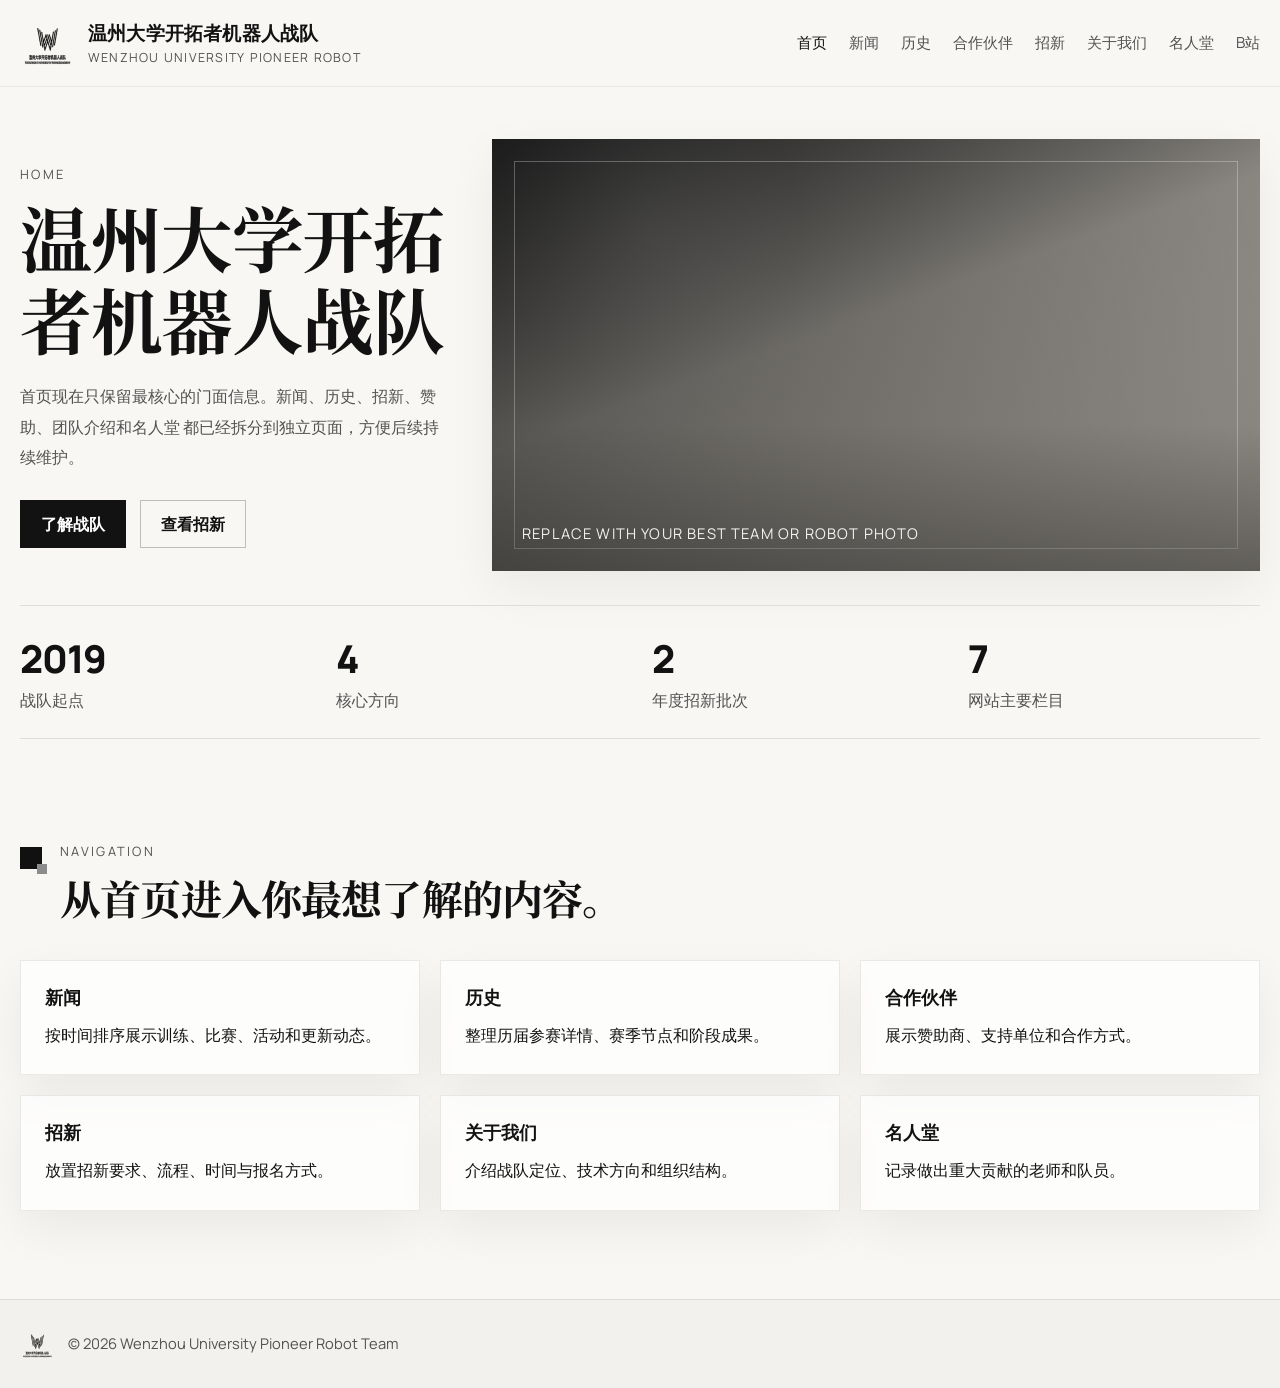
==== index.html @ 63376fa6 "Initial website" ====
<!DOCTYPE html>
<html lang="zh-CN">
  <head>
    <meta charset="UTF-8" />
    <meta name="viewport" content="width=device-width, initial-scale=1.0" />
    <title>首页 | 温州大学开拓者机器人战队</title>
    <meta
      name="description"
      content="温州大学开拓者机器人战队官网首页，展示战队概览与各栏目入口。"
    />
    <link rel="preconnect" href="https://fonts.googleapis.com" />
    <link rel="preconnect" href="https://fonts.gstatic.com" crossorigin />
    <link
      href="https://fonts.googleapis.com/css2?family=Manrope:wght@400;500;600;700;800&family=Noto+Serif+SC:wght@600;700&display=swap"
      rel="stylesheet"
    />
    <link rel="icon" type="image/svg+xml" href="assets/logo-mark.svg" />
    <link rel="stylesheet" href="styles.css" />
    <script defer src="script.js"></script>
  </head>
  <body>
    <header class="topbar">
      <div class="shell topbar-inner">
        <a class="brand" href="index.html" aria-label="温州大学开拓者机器人战队">
          <img src="assets/logo-mark.svg" alt="" width="54" height="54" />
          <span class="brand-text">
            <strong>温州大学开拓者机器人战队</strong>
            <small>WENZHOU UNIVERSITY PIONEER ROBOT</small>
          </span>
        </a>

        <button class="menu-toggle" type="button" aria-expanded="false" aria-controls="site-nav">
          Menu
        </button>

        <nav id="site-nav" class="site-nav" aria-label="主导航">
          <a href="index.html" aria-current="page">首页</a>
          <a href="news.html">新闻</a>
          <a href="history.html">历史</a>
          <a href="partners.html">合作伙伴</a>
          <a href="join.html">招新</a>
          <a href="about.html">关于我们</a>
          <a href="hall-of-fame.html">名人堂</a>
          <a href="https://space.bilibili.com/3546788659202515" target="_blank" rel="noreferrer">B站</a>
        </nav>
      </div>
    </header>

    <main>
      <section class="hero">
        <div class="shell hero-layout">
          <div class="hero-copy reveal">
            <p class="hero-kicker">Home</p>
            <h1>温州大学开拓者机器人战队</h1>
            <p class="hero-text">
              首页现在只保留最核心的门面信息。新闻、历史、招新、赞助、团队介绍和名人堂
              都已经拆分到独立页面，方便后续持续维护。
            </p>
            <div class="hero-actions">
              <a class="link-button link-button-dark" href="about.html">了解战队</a>
              <a class="link-button" href="join.html">查看招新</a>
            </div>
          </div>

          <div class="hero-visual reveal" aria-label="首页主视觉占位图">
            <div class="hero-image">
              <div class="hero-overlay">
                <span>Replace with your best team or robot photo</span>
              </div>
            </div>
          </div>
        </div>
      </section>

      <section class="stat-band">
        <div class="shell stat-grid reveal">
          <article>
            <strong data-count="2019">2019</strong>
            <span>战队起点</span>
          </article>
          <article>
            <strong data-count="4">4</strong>
            <span>核心方向</span>
          </article>
          <article>
            <strong data-count="2">2</strong>
            <span>年度招新批次</span>
          </article>
          <article>
            <strong data-count="7">7</strong>
            <span>网站主要栏目</span>
          </article>
        </div>
      </section>

      <section class="section">
        <div class="shell">
          <div class="section-heading reveal">
            <span class="section-mark" aria-hidden="true"></span>
            <div>
              <p class="section-label">Navigation</p>
              <h2>从首页进入你最想了解的内容。</h2>
            </div>
          </div>

          <div class="link-card-grid">
            <a class="link-card reveal" href="news.html">
              <h3>新闻</h3>
              <p>按时间排序展示训练、比赛、活动和更新动态。</p>
            </a>
            <a class="link-card reveal" href="history.html">
              <h3>历史</h3>
              <p>整理历届参赛详情、赛季节点和阶段成果。</p>
            </a>
            <a class="link-card reveal" href="partners.html">
              <h3>合作伙伴</h3>
              <p>展示赞助商、支持单位和合作方式。</p>
            </a>
            <a class="link-card reveal" href="join.html">
              <h3>招新</h3>
              <p>放置招新要求、流程、时间与报名方式。</p>
            </a>
            <a class="link-card reveal" href="about.html">
              <h3>关于我们</h3>
              <p>介绍战队定位、技术方向和组织结构。</p>
            </a>
            <a class="link-card reveal" href="hall-of-fame.html">
              <h3>名人堂</h3>
              <p>记录做出重大贡献的老师和队员。</p>
            </a>
          </div>
        </div>
      </section>
    </main>

    <footer class="footer">
      <div class="shell footer-inner">
        <img src="assets/logo-mark.svg" alt="" width="34" height="34" />
        <p>© 2026 Wenzhou University Pioneer Robot Team</p>
      </div>
    </footer>
  </body>
</html>
---- styles.css ----
:root {
  --bg: #f8f7f4;
  --surface: #ffffff;
  --surface-soft: #f1efeb;
  --ink: #121212;
  --ink-soft: #525252;
  --line: #dddddd;
  --line-strong: #bdbdbd;
  --shadow: 0 18px 48px rgba(0, 0, 0, 0.06);
  --max-width: 1240px;
  --max-width-narrow: 920px;
}

* {
  box-sizing: border-box;
}

html {
  scroll-behavior: smooth;
}

body {
  margin: 0;
  color: var(--ink);
  font-family: "Manrope", "PingFang SC", "Microsoft YaHei", sans-serif;
  background: var(--bg);
}

img {
  display: block;
  max-width: 100%;
}

a {
  color: inherit;
  text-decoration: none;
}

p,
li {
  line-height: 1.9;
}

ul,
ol {
  margin: 0;
  padding-left: 1.15rem;
}

.shell {
  width: min(calc(100% - 40px), var(--max-width));
  margin: 0 auto;
}

.shell-narrow,
.section-narrow {
  width: min(100%, var(--max-width-narrow));
}

.topbar {
  position: sticky;
  top: 0;
  z-index: 20;
  background: rgba(248, 247, 244, 0.94);
  border-bottom: 1px solid rgba(0, 0, 0, 0.06);
  backdrop-filter: blur(12px);
}

.topbar-inner {
  display: flex;
  align-items: center;
  justify-content: space-between;
  min-height: 86px;
  gap: 28px;
}

.brand {
  display: inline-flex;
  align-items: center;
  gap: 14px;
}

.brand-text strong {
  display: block;
  font-size: 1.2rem;
  font-weight: 800;
  letter-spacing: 0.01em;
}

.brand-text small {
  display: block;
  margin-top: 2px;
  color: var(--ink-soft);
  font-size: 0.78rem;
  letter-spacing: 0.1em;
}

.site-nav {
  display: flex;
  align-items: center;
  gap: 22px;
  font-size: 0.95rem;
  color: var(--ink-soft);
}

.site-nav a {
  transition: color 0.2s ease;
}

.site-nav a[aria-current="page"],
.site-nav a:hover,
.site-nav a:focus-visible {
  color: var(--ink);
}

.menu-toggle {
  display: none;
  border: 1px solid var(--line);
  background: var(--surface);
  color: var(--ink);
  border-radius: 999px;
  padding: 10px 16px;
  font: inherit;
  font-weight: 700;
}

.hero,
.page-hero {
  padding: 52px 0 34px;
}

.hero-layout {
  display: grid;
  grid-template-columns: minmax(320px, 430px) minmax(0, 1fr);
  gap: 42px;
  align-items: center;
}

.hero-copy,
.page-intro {
  padding: 8px 0;
}

.hero-kicker,
.section-label,
.page-kicker {
  margin: 0 0 10px;
  color: var(--ink-soft);
  font-size: 0.8rem;
  letter-spacing: 0.18em;
  text-transform: uppercase;
}

.hero h1,
.section-heading h2,
.page-title {
  margin: 0;
  font-family: "Noto Serif SC", serif;
  font-weight: 700;
  letter-spacing: -0.02em;
}

.hero h1 {
  font-size: clamp(2.4rem, 5.6vw, 4.8rem);
  line-height: 1.14;
}

.page-title {
  font-size: clamp(2rem, 4.6vw, 3.8rem);
  line-height: 1.22;
}

.hero-text,
.page-summary,
.lead,
.content-block p,
.timeline-item p,
.contact-grid p,
.project-copy p,
.news-item p,
.history-card p,
.partner-card p,
.hall-card p,
.info-panel p {
  color: var(--ink-soft);
}

.hero-text,
.page-summary {
  margin: 22px 0 0;
  max-width: 48ch;
}

.hero-actions,
.page-actions {
  display: flex;
  flex-wrap: wrap;
  gap: 14px;
  margin-top: 28px;
}

.link-button {
  display: inline-flex;
  align-items: center;
  justify-content: center;
  min-height: 48px;
  padding: 0 20px;
  border: 1px solid var(--line-strong);
  background: transparent;
  font-weight: 700;
  transition: background 0.2s ease, color 0.2s ease, border-color 0.2s ease;
}

.link-button:hover,
.link-button:focus-visible {
  border-color: var(--ink);
  color: var(--ink);
}

.link-button-dark {
  background: var(--ink);
  border-color: var(--ink);
  color: #ffffff;
}

.link-button-dark:hover,
.link-button-dark:focus-visible {
  background: #272727;
  border-color: #272727;
  color: #ffffff;
}

.hero-visual {
  min-width: 0;
}

.hero-image,
.page-banner {
  position: relative;
  overflow: hidden;
  box-shadow: var(--shadow);
}

.hero-image {
  aspect-ratio: 16 / 9;
  background:
    linear-gradient(135deg, rgba(16, 16, 16, 0.78), rgba(48, 48, 48, 0.2)),
    radial-gradient(circle at 20% 20%, rgba(255, 255, 255, 0.22), transparent 22%),
    linear-gradient(160deg, #494949 0%, #d1ccc3 44%, #9b978f 100%);
}

.hero-image::before,
.page-banner::before {
  content: "";
  position: absolute;
  inset: 22px;
  border: 1px solid rgba(255, 255, 255, 0.28);
}

.hero-image::after,
.page-banner::after {
  content: "";
  position: absolute;
  inset: auto 0 0 0;
  height: 34%;
  background: linear-gradient(180deg, transparent, rgba(0, 0, 0, 0.28));
}

.hero-overlay,
.banner-note {
  position: absolute;
  left: 30px;
  right: 30px;
  bottom: 28px;
  z-index: 1;
  color: rgba(255, 255, 255, 0.92);
  font-size: 0.92rem;
  letter-spacing: 0.08em;
  text-transform: uppercase;
}

.page-banner {
  aspect-ratio: 21 / 8;
  background:
    linear-gradient(140deg, rgba(14, 14, 14, 0.78), rgba(14, 14, 14, 0.18)),
    linear-gradient(160deg, #5e5e5e 0%, #d7d1c8 45%, #a7a39c 100%);
  margin-top: 32px;
}

.stat-band {
  padding-bottom: 12px;
}

.stat-grid {
  display: grid;
  grid-template-columns: repeat(4, minmax(0, 1fr));
  gap: 24px;
  padding: 26px 0;
  border-top: 1px solid var(--line);
  border-bottom: 1px solid var(--line);
}

.stat-grid article strong {
  display: block;
  margin-bottom: 4px;
  font-size: clamp(1.6rem, 3vw, 2.5rem);
  font-weight: 800;
  letter-spacing: -0.03em;
}

.stat-grid article span {
  color: var(--ink-soft);
}

.section {
  padding: 88px 0;
}

.section-soft {
  background: linear-gradient(180deg, #f3f1ed 0%, #f8f7f4 100%);
}

.section-heading {
  display: flex;
  align-items: flex-start;
  gap: 18px;
  margin-bottom: 36px;
}

.section-heading h2 {
  font-size: clamp(1.9rem, 3.2vw, 3.15rem);
  line-height: 1.24;
}

.section-mark {
  position: relative;
  flex: 0 0 22px;
  width: 22px;
  height: 22px;
  margin-top: 8px;
  background: #111111;
}

.section-mark::after {
  content: "";
  position: absolute;
  width: 10px;
  height: 10px;
  right: -5px;
  bottom: -5px;
  background: #8c8c8c;
}

.content-block {
  padding-left: 40px;
  border-left: 1px solid var(--line);
}

.lead {
  margin: 0;
  font-size: 1.05rem;
}

.two-column-list,
.simple-grid,
.contact-grid,
.info-grid {
  display: grid;
  grid-template-columns: repeat(2, minmax(0, 1fr));
  gap: 28px;
  margin-top: 28px;
}

.two-column-list h3,
.simple-grid h3,
.project-copy h3,
.timeline-item h3,
.contact-grid h3,
.news-item h3,
.history-card h3,
.partner-card h3,
.hall-card h3,
.info-panel h3,
.link-card h3 {
  margin: 0 0 10px;
  font-size: 1.12rem;
}

.link-card-grid {
  display: grid;
  grid-template-columns: repeat(3, minmax(0, 1fr));
  gap: 20px;
}

.link-card,
.history-card,
.partner-card,
.hall-card,
.info-panel {
  display: block;
  padding: 24px;
  background: rgba(255, 255, 255, 0.72);
  border: 1px solid rgba(0, 0, 0, 0.08);
  box-shadow: var(--shadow);
}

.link-card p,
.history-card p,
.partner-card p,
.hall-card p,
.info-panel p,
.news-item p {
  margin: 0;
}

.link-card:hover,
.link-card:focus-visible {
  border-color: var(--line-strong);
}

.news-list,
.timeline {
  border-top: 1px solid var(--line);
}

.news-item,
.timeline-item {
  display: grid;
  grid-template-columns: 120px 1fr;
  gap: 28px;
  padding: 24px 0;
  border-bottom: 1px solid var(--line);
}

.news-date,
.timeline-year,
.project-index,
.hall-role {
  color: var(--ink-soft);
  font-weight: 800;
  letter-spacing: 0.08em;
}

.project-list {
  display: grid;
  gap: 0;
  border-top: 1px solid var(--line);
}

.project-item {
  display: grid;
  grid-template-columns: 72px 1fr;
  gap: 22px;
  padding: 28px 0;
  border-bottom: 1px solid var(--line);
}

.card-grid-three {
  display: grid;
  grid-template-columns: repeat(3, minmax(0, 1fr));
  gap: 20px;
}

.hall-card strong,
.partner-card strong {
  display: block;
  margin-bottom: 8px;
}

.footer {
  border-top: 1px solid var(--line);
  background: #f3f1ed;
}

.footer-inner {
  display: flex;
  align-items: center;
  gap: 14px;
  min-height: 88px;
  color: var(--ink-soft);
  font-size: 0.92rem;
}

.reveal {
  opacity: 0;
  transform: translateY(24px);
  transition: opacity 0.55s ease, transform 0.55s ease;
}

.reveal.is-visible {
  opacity: 1;
  transform: translateY(0);
}

@media (max-width: 980px) {
  .hero-layout,
  .stat-grid,
  .two-column-list,
  .simple-grid,
  .contact-grid,
  .info-grid,
  .link-card-grid,
  .card-grid-three {
    grid-template-columns: 1fr;
  }
}

@media (max-width: 760px) {
  .shell {
    width: min(calc(100% - 24px), var(--max-width));
  }

  .topbar-inner {
    min-height: 74px;
    flex-wrap: wrap;
    gap: 16px;
    padding: 10px 0;
  }

  .brand img {
    width: 46px;
    height: 46px;
  }

  .brand-text strong {
    font-size: 1rem;
  }

  .brand-text small {
    font-size: 0.7rem;
    letter-spacing: 0.07em;
  }

  .menu-toggle {
    display: inline-flex;
    margin-left: auto;
  }

  .site-nav {
    display: none;
    width: 100%;
    flex-direction: column;
    align-items: flex-start;
    gap: 14px;
    padding: 12px 0 4px;
    border-top: 1px solid var(--line);
  }

  .site-nav.is-open {
    display: flex;
  }

  .hero,
  .page-hero,
  .section {
    padding: 56px 0;
  }

  .content-block {
    padding-left: 18px;
  }

  .section-heading {
    gap: 14px;
    margin-bottom: 24px;
  }

  .section-heading h2 {
    font-size: clamp(1.7rem, 8vw, 2.4rem);
  }

  .hero-actions,
  .page-actions {
    width: 100%;
  }

  .link-button {
    width: 100%;
  }

  .news-item,
  .timeline-item,
  .project-item {
    grid-template-columns: 1fr;
    gap: 10px;
  }
}
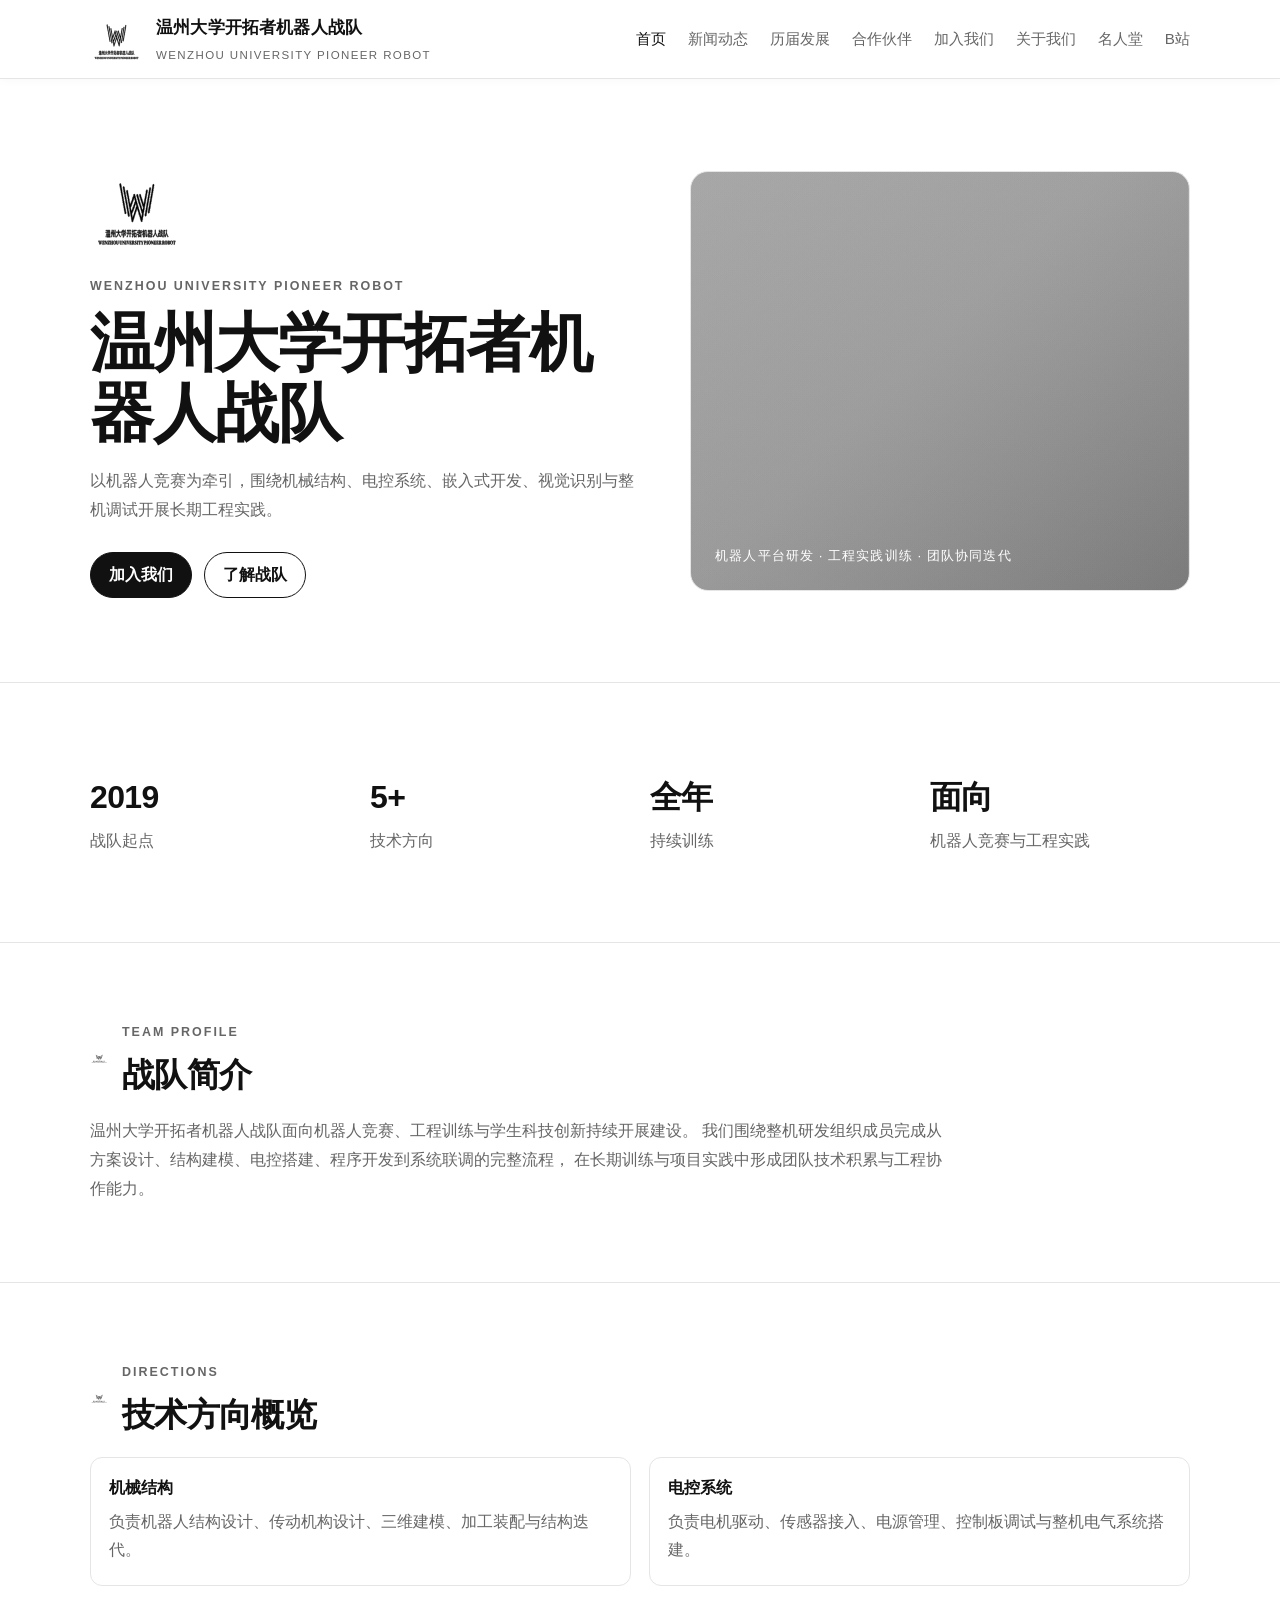
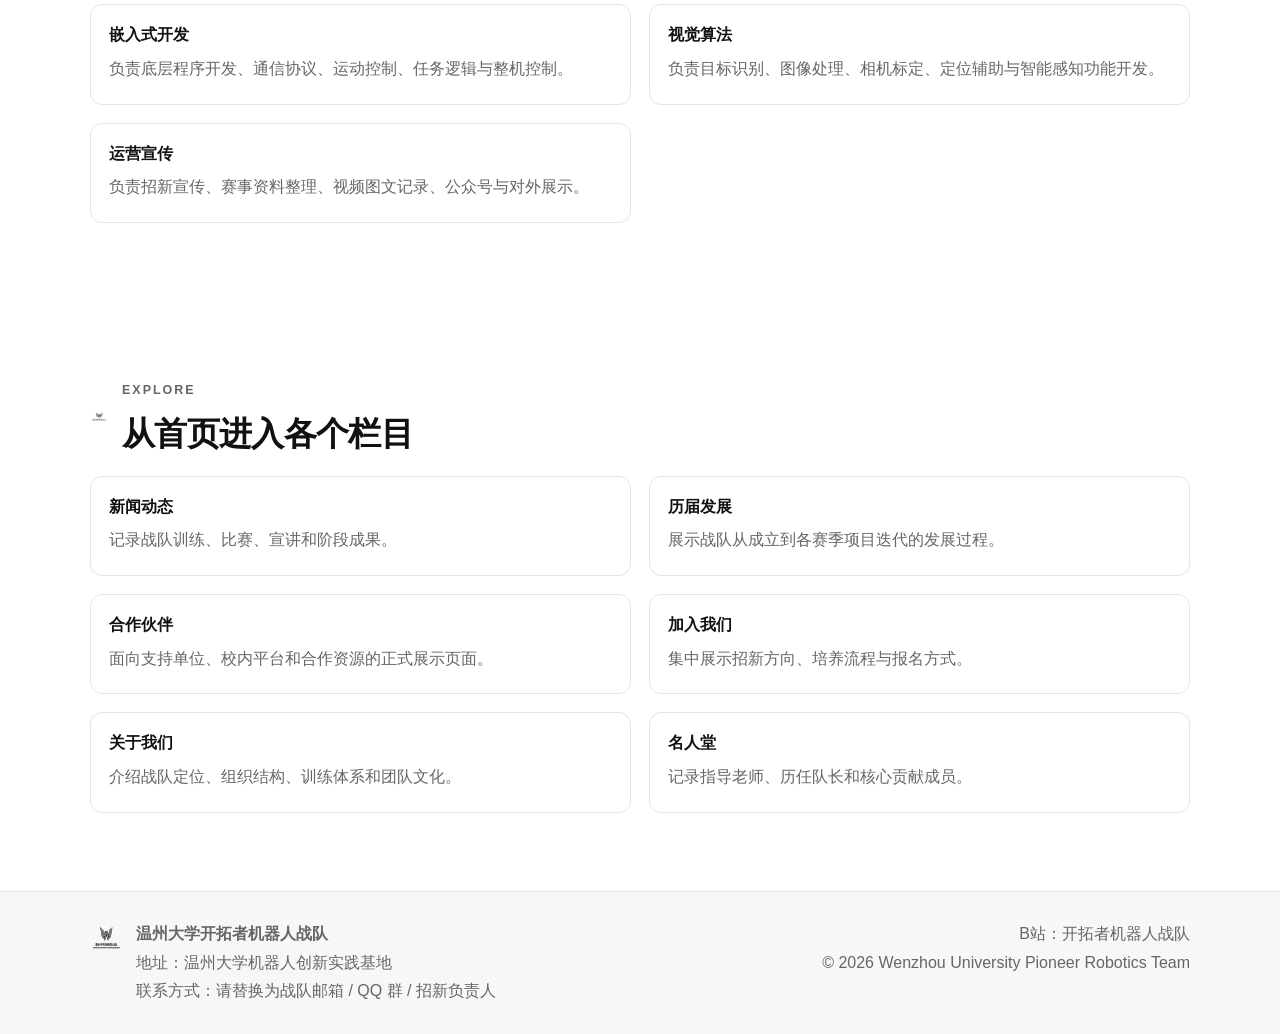
==== commit 2ca1d208: "Initial website" ====
--- a/index.html
+++ b/index.html
@@ -6,24 +6,18 @@
     <title>首页 | 温州大学开拓者机器人战队</title>
     <meta
       name="description"
-      content="温州大学开拓者机器人战队官网首页，展示战队概览与各栏目入口。"
-    />
-    <link rel="preconnect" href="https://fonts.googleapis.com" />
-    <link rel="preconnect" href="https://fonts.gstatic.com" crossorigin />
-    <link
-      href="https://fonts.googleapis.com/css2?family=Manrope:wght@400;500;600;700;800&family=Noto+Serif+SC:wght@600;700&display=swap"
-      rel="stylesheet"
+      content="温州大学开拓者机器人战队官网首页，展示战队概览、技术方向、栏目入口与品牌信息。"
     />
     <link rel="icon" type="image/svg+xml" href="assets/logo-mark.svg" />
     <link rel="stylesheet" href="styles.css" />
     <script defer src="script.js"></script>
   </head>
   <body>
-    <header class="topbar">
-      <div class="shell topbar-inner">
-        <a class="brand" href="index.html" aria-label="温州大学开拓者机器人战队">
-          <img src="assets/logo-mark.svg" alt="" width="54" height="54" />
-          <span class="brand-text">
+    <header class="site-header">
+      <div class="container header-inner">
+        <a class="brand-lockup" href="index.html" aria-label="温州大学开拓者机器人战队">
+          <img class="brand-logo" src="assets/logo-mark.svg" alt="" width="52" height="52" />
+          <span class="brand-copy">
             <strong>温州大学开拓者机器人战队</strong>
             <small>WENZHOU UNIVERSITY PIONEER ROBOT</small>
           </span>
@@ -35,10 +29,10 @@
 
         <nav id="site-nav" class="site-nav" aria-label="主导航">
           <a href="index.html" aria-current="page">首页</a>
-          <a href="news.html">新闻</a>
-          <a href="history.html">历史</a>
+          <a href="news.html">新闻动态</a>
+          <a href="history.html">历届发展</a>
           <a href="partners.html">合作伙伴</a>
-          <a href="join.html">招新</a>
+          <a href="join.html">加入我们</a>
           <a href="about.html">关于我们</a>
           <a href="hall-of-fame.html">名人堂</a>
           <a href="https://space.bilibili.com/3546788659202515" target="_blank" rel="noreferrer">B站</a>
@@ -47,96 +41,160 @@
     </header>
 
     <main>
-      <section class="hero">
-        <div class="shell hero-layout">
+      <section class="hero section">
+        <div class="container hero-grid">
           <div class="hero-copy reveal">
-            <p class="hero-kicker">Home</p>
+            <div class="hero-brand">
+              <img src="assets/logo-mark.svg" alt="" width="92" height="92" />
+            </div>
+            <p class="eyebrow">WENZHOU UNIVERSITY PIONEER ROBOT</p>
             <h1>温州大学开拓者机器人战队</h1>
-            <p class="hero-text">
-              首页现在只保留最核心的门面信息。新闻、历史、招新、赞助、团队介绍和名人堂
-              都已经拆分到独立页面，方便后续持续维护。
+            <p class="hero-summary">
+              以机器人竞赛为牵引，围绕机械结构、电控系统、嵌入式开发、视觉识别与整机调试开展长期工程实践。
             </p>
-            <div class="hero-actions">
-              <a class="link-button link-button-dark" href="about.html">了解战队</a>
-              <a class="link-button" href="join.html">查看招新</a>
-            </div>
-          </div>
-
-          <div class="hero-visual reveal" aria-label="首页主视觉占位图">
-            <div class="hero-image">
-              <div class="hero-overlay">
-                <span>Replace with your best team or robot photo</span>
+            <div class="button-row">
+              <a class="button button-primary" href="join.html">加入我们</a>
+              <a class="button button-secondary" href="about.html">了解战队</a>
+            </div>
+          </div>
+
+          <div class="hero-visual reveal">
+            <div class="hero-photo media-robot">
+              <div class="hero-photo-caption">
+                机器人平台研发 · 工程实践训练 · 团队协同迭代
               </div>
             </div>
           </div>
         </div>
       </section>
 
-      <section class="stat-band">
-        <div class="shell stat-grid reveal">
-          <article>
-            <strong data-count="2019">2019</strong>
+      <section class="section section-divider">
+        <div class="container stats-grid reveal">
+          <article class="stat-item">
+            <strong>2019</strong>
             <span>战队起点</span>
           </article>
-          <article>
-            <strong data-count="4">4</strong>
-            <span>核心方向</span>
-          </article>
-          <article>
-            <strong data-count="2">2</strong>
-            <span>年度招新批次</span>
-          </article>
-          <article>
-            <strong data-count="7">7</strong>
-            <span>网站主要栏目</span>
-          </article>
+          <article class="stat-item">
+            <strong>5+</strong>
+            <span>技术方向</span>
+          </article>
+          <article class="stat-item">
+            <strong>全年</strong>
+            <span>持续训练</span>
+          </article>
+          <article class="stat-item">
+            <strong>面向</strong>
+            <span>机器人竞赛与工程实践</span>
+          </article>
+        </div>
+      </section>
+
+      <section class="section section-divider">
+        <div class="container">
+          <div class="section-head reveal">
+            <span class="brand-mark" aria-hidden="true"></span>
+            <div>
+              <p class="section-eyebrow">Team Profile</p>
+              <h2 class="section-title">战队简介</h2>
+            </div>
+          </div>
+          <div class="intro-block reveal">
+            <p>
+              温州大学开拓者机器人战队面向机器人竞赛、工程训练与学生科技创新持续开展建设。
+              我们围绕整机研发组织成员完成从方案设计、结构建模、电控搭建、程序开发到系统联调的完整流程，
+              在长期训练与项目实践中形成团队技术积累与工程协作能力。
+            </p>
+          </div>
+        </div>
+      </section>
+
+      <section class="section section-divider">
+        <div class="container">
+          <div class="section-head reveal">
+            <span class="brand-mark" aria-hidden="true"></span>
+            <div>
+              <p class="section-eyebrow">Directions</p>
+              <h2 class="section-title">技术方向概览</h2>
+            </div>
+          </div>
+          <div class="simple-grid direction-grid">
+            <article class="simple-panel reveal">
+              <h3>机械结构</h3>
+              <p>负责机器人结构设计、传动机构设计、三维建模、加工装配与结构迭代。</p>
+            </article>
+            <article class="simple-panel reveal">
+              <h3>电控系统</h3>
+              <p>负责电机驱动、传感器接入、电源管理、控制板调试与整机电气系统搭建。</p>
+            </article>
+            <article class="simple-panel reveal">
+              <h3>嵌入式开发</h3>
+              <p>负责底层程序开发、通信协议、运动控制、任务逻辑与整机控制。</p>
+            </article>
+            <article class="simple-panel reveal">
+              <h3>视觉算法</h3>
+              <p>负责目标识别、图像处理、相机标定、定位辅助与智能感知功能开发。</p>
+            </article>
+            <article class="simple-panel reveal">
+              <h3>运营宣传</h3>
+              <p>负责招新宣传、赛事资料整理、视频图文记录、公众号与对外展示。</p>
+            </article>
+          </div>
         </div>
       </section>
 
       <section class="section">
-        <div class="shell">
-          <div class="section-heading reveal">
-            <span class="section-mark" aria-hidden="true"></span>
+        <div class="container">
+          <div class="section-head reveal">
+            <span class="brand-mark" aria-hidden="true"></span>
             <div>
-              <p class="section-label">Navigation</p>
-              <h2>从首页进入你最想了解的内容。</h2>
-            </div>
-          </div>
-
-          <div class="link-card-grid">
-            <a class="link-card reveal" href="news.html">
-              <h3>新闻</h3>
-              <p>按时间排序展示训练、比赛、活动和更新动态。</p>
-            </a>
-            <a class="link-card reveal" href="history.html">
-              <h3>历史</h3>
-              <p>整理历届参赛详情、赛季节点和阶段成果。</p>
-            </a>
-            <a class="link-card reveal" href="partners.html">
+              <p class="section-eyebrow">Explore</p>
+              <h2 class="section-title">从首页进入各个栏目</h2>
+            </div>
+          </div>
+          <div class="simple-grid entry-grid">
+            <a class="simple-link reveal" href="news.html">
+              <h3>新闻动态</h3>
+              <p>记录战队训练、比赛、宣讲和阶段成果。</p>
+            </a>
+            <a class="simple-link reveal" href="history.html">
+              <h3>历届发展</h3>
+              <p>展示战队从成立到各赛季项目迭代的发展过程。</p>
+            </a>
+            <a class="simple-link reveal" href="partners.html">
               <h3>合作伙伴</h3>
-              <p>展示赞助商、支持单位和合作方式。</p>
-            </a>
-            <a class="link-card reveal" href="join.html">
-              <h3>招新</h3>
-              <p>放置招新要求、流程、时间与报名方式。</p>
-            </a>
-            <a class="link-card reveal" href="about.html">
+              <p>面向支持单位、校内平台和合作资源的正式展示页面。</p>
+            </a>
+            <a class="simple-link reveal" href="join.html">
+              <h3>加入我们</h3>
+              <p>集中展示招新方向、培养流程与报名方式。</p>
+            </a>
+            <a class="simple-link reveal" href="about.html">
               <h3>关于我们</h3>
-              <p>介绍战队定位、技术方向和组织结构。</p>
-            </a>
-            <a class="link-card reveal" href="hall-of-fame.html">
+              <p>介绍战队定位、组织结构、训练体系和团队文化。</p>
+            </a>
+            <a class="simple-link reveal" href="hall-of-fame.html">
               <h3>名人堂</h3>
-              <p>记录做出重大贡献的老师和队员。</p>
+              <p>记录指导老师、历任队长和核心贡献成员。</p>
             </a>
           </div>
         </div>
       </section>
     </main>
 
-    <footer class="footer">
-      <div class="shell footer-inner">
-        <img src="assets/logo-mark.svg" alt="" width="34" height="34" />
-        <p>© 2026 Wenzhou University Pioneer Robot Team</p>
+    <footer class="site-footer">
+      <div class="container footer-inner">
+        <div class="footer-brand">
+          <img src="assets/logo-mark.svg" alt="" width="32" height="32" />
+          <div>
+            <p class="footer-name">温州大学开拓者机器人战队</p>
+            <p>地址：温州大学机器人创新实践基地</p>
+            <p>联系方式：请替换为战队邮箱 / QQ 群 / 招新负责人</p>
+          </div>
+        </div>
+        <div class="footer-meta">
+          <p>B站：开拓者机器人战队</p>
+          <p>© 2026 Wenzhou University Pioneer Robotics Team</p>
+        </div>
       </div>
     </footer>
   </body>
--- a/styles.css
+++ b/styles.css
@@ -1,14 +1,14 @@
 :root {
-  --bg: #f8f7f4;
-  --surface: #ffffff;
-  --surface-soft: #f1efeb;
-  --ink: #121212;
-  --ink-soft: #525252;
-  --line: #dddddd;
-  --line-strong: #bdbdbd;
-  --shadow: 0 18px 48px rgba(0, 0, 0, 0.06);
-  --max-width: 1240px;
-  --max-width-narrow: 920px;
+  --bg: #ffffff;
+  --bg-soft: #f7f7f7;
+  --text: #111111;
+  --text-muted: #666666;
+  --line: #e5e5e5;
+  --line-strong: #d8d8d8;
+  --panel: #fafafa;
+  --max-width: 1100px;
+  --max-width-narrow: 860px;
+  --radius: 12px;
 }
 
 * {
@@ -21,9 +21,11 @@
 
 body {
   margin: 0;
-  color: var(--ink);
-  font-family: "Manrope", "PingFang SC", "Microsoft YaHei", sans-serif;
   background: var(--bg);
+  color: var(--text);
+  font:
+    16px/1.8 -apple-system, BlinkMacSystemFont, "Segoe UI", "PingFang SC",
+    "Hiragino Sans GB", "Microsoft YaHei", sans-serif;
 }
 
 img {
@@ -37,454 +39,471 @@
 }
 
 p,
-li {
-  line-height: 1.9;
-}
-
-ul,
-ol {
+h1,
+h2,
+h3 {
   margin: 0;
-  padding-left: 1.15rem;
-}
-
-.shell {
+}
+
+.container {
   width: min(calc(100% - 40px), var(--max-width));
   margin: 0 auto;
 }
 
-.shell-narrow,
-.section-narrow {
+.narrow {
   width: min(100%, var(--max-width-narrow));
 }
 
-.topbar {
+.site-header {
   position: sticky;
   top: 0;
-  z-index: 20;
-  background: rgba(248, 247, 244, 0.94);
-  border-bottom: 1px solid rgba(0, 0, 0, 0.06);
-  backdrop-filter: blur(12px);
-}
-
-.topbar-inner {
+  z-index: 40;
+  background: rgba(255, 255, 255, 0.96);
+  border-bottom: 1px solid var(--line);
+  box-shadow: 0 1px 10px rgba(0, 0, 0, 0.03);
+  backdrop-filter: blur(10px);
+}
+
+.header-inner {
   display: flex;
   align-items: center;
   justify-content: space-between;
-  min-height: 86px;
-  gap: 28px;
-}
-
-.brand {
+  gap: 24px;
+  min-height: 78px;
+}
+
+.brand-lockup {
   display: inline-flex;
   align-items: center;
   gap: 14px;
-}
-
-.brand-text strong {
+  min-width: 0;
+}
+
+.brand-logo {
+  flex: 0 0 auto;
+}
+
+.brand-copy strong {
   display: block;
-  font-size: 1.2rem;
-  font-weight: 800;
+  font-size: 1.05rem;
+  font-weight: 700;
   letter-spacing: 0.01em;
 }
 
-.brand-text small {
+.brand-copy small {
   display: block;
   margin-top: 2px;
-  color: var(--ink-soft);
-  font-size: 0.78rem;
-  letter-spacing: 0.1em;
+  color: var(--text-muted);
+  font-size: 0.72rem;
+  letter-spacing: 0.12em;
 }
 
 .site-nav {
   display: flex;
   align-items: center;
   gap: 22px;
+  color: var(--text-muted);
   font-size: 0.95rem;
-  color: var(--ink-soft);
 }
 
 .site-nav a {
-  transition: color 0.2s ease;
-}
-
-.site-nav a[aria-current="page"],
+  transition: color 0.18s ease;
+}
+
 .site-nav a:hover,
-.site-nav a:focus-visible {
-  color: var(--ink);
+.site-nav a:focus-visible,
+.site-nav a[aria-current="page"] {
+  color: var(--text);
 }
 
 .menu-toggle {
   display: none;
-  border: 1px solid var(--line);
-  background: var(--surface);
-  color: var(--ink);
+  border: 1px solid var(--line-strong);
+  background: #fff;
+  color: var(--text);
   border-radius: 999px;
   padding: 10px 16px;
   font: inherit;
+  font-weight: 600;
+}
+
+.section {
+  padding: 78px 0;
+}
+
+.section-divider {
+  border-top: 1px solid var(--line);
+}
+
+.hero {
+  padding-top: 84px;
+  padding-bottom: 84px;
+}
+
+.hero-grid {
+  display: grid;
+  grid-template-columns: minmax(320px, 1.05fr) minmax(280px, 0.95fr);
+  gap: 48px;
+  align-items: center;
+}
+
+.hero-brand {
+  margin-bottom: 20px;
+}
+
+.eyebrow,
+.section-eyebrow {
+  margin-bottom: 12px;
+  color: var(--text-muted);
+  font-size: 0.78rem;
   font-weight: 700;
-}
-
-.hero,
-.page-hero {
-  padding: 52px 0 34px;
-}
-
-.hero-layout {
-  display: grid;
-  grid-template-columns: minmax(320px, 430px) minmax(0, 1fr);
-  gap: 42px;
-  align-items: center;
-}
-
-.hero-copy,
-.page-intro {
-  padding: 8px 0;
-}
-
-.hero-kicker,
-.section-label,
-.page-kicker {
-  margin: 0 0 10px;
-  color: var(--ink-soft);
-  font-size: 0.8rem;
-  letter-spacing: 0.18em;
+  letter-spacing: 0.16em;
   text-transform: uppercase;
 }
 
 .hero h1,
-.section-heading h2,
-.page-title {
-  margin: 0;
-  font-family: "Noto Serif SC", serif;
+.page-title,
+.section-title {
   font-weight: 700;
   letter-spacing: -0.02em;
 }
 
 .hero h1 {
-  font-size: clamp(2.4rem, 5.6vw, 4.8rem);
-  line-height: 1.14;
+  font-size: clamp(2.4rem, 5vw, 4.5rem);
+  line-height: 1.08;
 }
 
 .page-title {
-  font-size: clamp(2rem, 4.6vw, 3.8rem);
-  line-height: 1.22;
-}
-
-.hero-text,
+  font-size: clamp(2rem, 4.2vw, 3.6rem);
+  line-height: 1.12;
+}
+
+.section-title {
+  font-size: clamp(1.6rem, 2.6vw, 2.4rem);
+  line-height: 1.2;
+}
+
+.hero-summary,
 .page-summary,
-.lead,
-.content-block p,
-.timeline-item p,
-.contact-grid p,
-.project-copy p,
-.news-item p,
-.history-card p,
-.partner-card p,
-.hall-card p,
-.info-panel p {
-  color: var(--ink-soft);
-}
-
-.hero-text,
+.intro-block p,
+.content-section p,
+.simple-panel p,
+.simple-link p,
+.news-content p,
+.timeline-body p,
+.footer-inner p,
+.group-item p {
+  color: var(--text-muted);
+}
+
+.hero-summary {
+  margin-top: 18px;
+  max-width: 34em;
+  font-size: 1.02rem;
+}
+
 .page-summary {
-  margin: 22px 0 0;
-  max-width: 48ch;
-}
-
-.hero-actions,
-.page-actions {
+  margin-top: 16px;
+  max-width: 38em;
+}
+
+.button-row {
   display: flex;
   flex-wrap: wrap;
-  gap: 14px;
+  gap: 12px;
   margin-top: 28px;
 }
 
-.link-button {
+.button {
   display: inline-flex;
   align-items: center;
   justify-content: center;
-  min-height: 48px;
-  padding: 0 20px;
-  border: 1px solid var(--line-strong);
-  background: transparent;
-  font-weight: 700;
-  transition: background 0.2s ease, color 0.2s ease, border-color 0.2s ease;
-}
-
-.link-button:hover,
-.link-button:focus-visible {
-  border-color: var(--ink);
-  color: var(--ink);
-}
-
-.link-button-dark {
-  background: var(--ink);
-  border-color: var(--ink);
+  min-height: 46px;
+  padding: 0 18px;
+  border-radius: 999px;
+  border: 1px solid var(--text);
+  font-weight: 600;
+  transition:
+    background-color 0.18s ease,
+    color 0.18s ease,
+    transform 0.18s ease;
+}
+
+.button:hover,
+.button:focus-visible {
+  transform: translateY(-1px);
+}
+
+.button-primary {
+  background: #111111;
   color: #ffffff;
 }
 
-.link-button-dark:hover,
-.link-button-dark:focus-visible {
-  background: #272727;
-  border-color: #272727;
-  color: #ffffff;
-}
-
-.hero-visual {
-  min-width: 0;
-}
-
-.hero-image,
-.page-banner {
+.button-primary:hover,
+.button-primary:focus-visible {
+  background: #222222;
+}
+
+.button-secondary {
+  background: #ffffff;
+  color: #111111;
+}
+
+.button-secondary:hover,
+.button-secondary:focus-visible {
+  background: #f5f5f5;
+}
+
+.hero-photo {
   position: relative;
+  min-height: 420px;
+  border: 1px solid var(--line);
+  border-radius: 18px;
   overflow: hidden;
-  box-shadow: var(--shadow);
-}
-
-.hero-image {
-  aspect-ratio: 16 / 9;
-  background:
-    linear-gradient(135deg, rgba(16, 16, 16, 0.78), rgba(48, 48, 48, 0.2)),
-    radial-gradient(circle at 20% 20%, rgba(255, 255, 255, 0.22), transparent 22%),
-    linear-gradient(160deg, #494949 0%, #d1ccc3 44%, #9b978f 100%);
-}
-
-.hero-image::before,
-.page-banner::before {
+  background-position: center;
+  background-repeat: no-repeat;
+  background-size: cover;
+}
+
+.hero-photo::before {
   content: "";
   position: absolute;
-  inset: 22px;
-  border: 1px solid rgba(255, 255, 255, 0.28);
-}
-
-.hero-image::after,
-.page-banner::after {
-  content: "";
+  inset: 0;
+  background:
+    linear-gradient(180deg, rgba(255, 255, 255, 0.04), rgba(0, 0, 0, 0.08)),
+    linear-gradient(140deg, rgba(17, 17, 17, 0.12), rgba(17, 17, 17, 0.02));
+}
+
+.hero-photo-caption {
   position: absolute;
-  inset: auto 0 0 0;
-  height: 34%;
-  background: linear-gradient(180deg, transparent, rgba(0, 0, 0, 0.28));
-}
-
-.hero-overlay,
-.banner-note {
-  position: absolute;
-  left: 30px;
-  right: 30px;
-  bottom: 28px;
+  left: 24px;
+  right: 24px;
+  bottom: 22px;
   z-index: 1;
-  color: rgba(255, 255, 255, 0.92);
-  font-size: 0.92rem;
+  color: #ffffff;
+  font-size: 0.84rem;
   letter-spacing: 0.08em;
-  text-transform: uppercase;
-}
-
-.page-banner {
-  aspect-ratio: 21 / 8;
-  background:
-    linear-gradient(140deg, rgba(14, 14, 14, 0.78), rgba(14, 14, 14, 0.18)),
-    linear-gradient(160deg, #5e5e5e 0%, #d7d1c8 45%, #a7a39c 100%);
-  margin-top: 32px;
-}
-
-.stat-band {
-  padding-bottom: 12px;
-}
-
-.stat-grid {
-  display: grid;
-  grid-template-columns: repeat(4, minmax(0, 1fr));
-  gap: 24px;
-  padding: 26px 0;
-  border-top: 1px solid var(--line);
-  border-bottom: 1px solid var(--line);
-}
-
-.stat-grid article strong {
-  display: block;
-  margin-bottom: 4px;
-  font-size: clamp(1.6rem, 3vw, 2.5rem);
-  font-weight: 800;
-  letter-spacing: -0.03em;
-}
-
-.stat-grid article span {
-  color: var(--ink-soft);
-}
-
-.section {
-  padding: 88px 0;
-}
-
-.section-soft {
-  background: linear-gradient(180deg, #f3f1ed 0%, #f8f7f4 100%);
-}
-
-.section-heading {
-  display: flex;
-  align-items: flex-start;
-  gap: 18px;
-  margin-bottom: 36px;
-}
-
-.section-heading h2 {
-  font-size: clamp(1.9rem, 3.2vw, 3.15rem);
-  line-height: 1.24;
-}
-
-.section-mark {
-  position: relative;
-  flex: 0 0 22px;
-  width: 22px;
-  height: 22px;
-  margin-top: 8px;
-  background: #111111;
-}
-
-.section-mark::after {
-  content: "";
-  position: absolute;
-  width: 10px;
-  height: 10px;
-  right: -5px;
-  bottom: -5px;
-  background: #8c8c8c;
-}
-
-.content-block {
-  padding-left: 40px;
-  border-left: 1px solid var(--line);
-}
-
-.lead {
-  margin: 0;
-  font-size: 1.05rem;
-}
-
-.two-column-list,
-.simple-grid,
-.contact-grid,
-.info-grid {
-  display: grid;
-  grid-template-columns: repeat(2, minmax(0, 1fr));
-  gap: 28px;
-  margin-top: 28px;
-}
-
-.two-column-list h3,
-.simple-grid h3,
-.project-copy h3,
-.timeline-item h3,
-.contact-grid h3,
-.news-item h3,
-.history-card h3,
-.partner-card h3,
-.hall-card h3,
-.info-panel h3,
-.link-card h3 {
-  margin: 0 0 10px;
-  font-size: 1.12rem;
-}
-
-.link-card-grid {
-  display: grid;
-  grid-template-columns: repeat(3, minmax(0, 1fr));
-  gap: 20px;
-}
-
-.link-card,
-.history-card,
-.partner-card,
-.hall-card,
-.info-panel {
-  display: block;
-  padding: 24px;
-  background: rgba(255, 255, 255, 0.72);
-  border: 1px solid rgba(0, 0, 0, 0.08);
-  box-shadow: var(--shadow);
-}
-
-.link-card p,
-.history-card p,
-.partner-card p,
-.hall-card p,
-.info-panel p,
-.news-item p {
-  margin: 0;
-}
-
-.link-card:hover,
-.link-card:focus-visible {
-  border-color: var(--line-strong);
-}
-
-.news-list,
-.timeline {
-  border-top: 1px solid var(--line);
-}
-
-.news-item,
-.timeline-item {
-  display: grid;
-  grid-template-columns: 120px 1fr;
-  gap: 28px;
-  padding: 24px 0;
-  border-bottom: 1px solid var(--line);
-}
-
-.news-date,
-.timeline-year,
-.project-index,
-.hall-role {
-  color: var(--ink-soft);
-  font-weight: 800;
-  letter-spacing: 0.08em;
-}
-
-.project-list {
-  display: grid;
-  gap: 0;
-  border-top: 1px solid var(--line);
-}
-
-.project-item {
-  display: grid;
-  grid-template-columns: 72px 1fr;
-  gap: 22px;
-  padding: 28px 0;
-  border-bottom: 1px solid var(--line);
-}
-
-.card-grid-three {
-  display: grid;
-  grid-template-columns: repeat(3, minmax(0, 1fr));
-  gap: 20px;
-}
-
-.hall-card strong,
-.partner-card strong {
-  display: block;
-  margin-bottom: 8px;
-}
-
-.footer {
-  border-top: 1px solid var(--line);
-  background: #f3f1ed;
-}
-
-.footer-inner {
+}
+
+.media-robot {
+  background-image:
+    linear-gradient(160deg, rgba(17, 17, 17, 0.15), rgba(17, 17, 17, 0.02)),
+    url("assets/robot-main.jpg"),
+    linear-gradient(135deg, #d5d5d5 0%, #bdbdbd 45%, #8a8a8a 100%);
+}
+
+.section-head {
   display: flex;
   align-items: center;
   gap: 14px;
-  min-height: 88px;
-  color: var(--ink-soft);
-  font-size: 0.92rem;
+  margin-bottom: 22px;
+}
+
+.brand-mark {
+  width: 18px;
+  height: 18px;
+  flex: 0 0 auto;
+  background: center / contain no-repeat url("assets/logo-mark.svg");
+}
+
+.intro-block {
+  max-width: 54rem;
+}
+
+.simple-grid {
+  display: grid;
+  gap: 18px;
+}
+
+.direction-grid {
+  grid-template-columns: repeat(2, minmax(0, 1fr));
+}
+
+.entry-grid {
+  grid-template-columns: repeat(2, minmax(0, 1fr));
+}
+
+.project-grid {
+  grid-template-columns: repeat(3, minmax(0, 1fr));
+}
+
+.simple-panel,
+.simple-link {
+  padding: 18px 18px 20px;
+  border: 1px solid var(--line);
+  border-radius: var(--radius);
+  background: #ffffff;
+  transition:
+    transform 0.18s ease,
+    border-color 0.18s ease,
+    background-color 0.18s ease;
+}
+
+.simple-panel:hover,
+.simple-link:hover,
+.simple-link:focus-visible {
+  transform: translateY(-2px);
+  border-color: #cccccc;
+  background: #fcfcfc;
+}
+
+.simple-panel h3,
+.simple-link h3,
+.group-item h3,
+.news-content h2,
+.timeline-body h2 {
+  font-size: 1.02rem;
+  font-weight: 700;
+  line-height: 1.45;
+}
+
+.simple-panel p,
+.simple-link p,
+.group-item p {
+  margin-top: 8px;
+}
+
+.content-stack {
+  display: grid;
+  gap: 38px;
+}
+
+.content-section {
+  padding-top: 2px;
+}
+
+.content-section + .content-section {
+  border-top: 1px solid var(--line);
+  padding-top: 30px;
+}
+
+.group-list,
+.simple-list {
+  display: grid;
+  gap: 18px;
+}
+
+.group-item {
+  padding-bottom: 18px;
+  border-bottom: 1px solid var(--line);
+}
+
+.group-item:last-child {
+  padding-bottom: 0;
+  border-bottom: 0;
+}
+
+.simple-list p {
+  padding: 10px 0;
+  border-bottom: 1px solid var(--line);
+}
+
+.simple-list p:last-child {
+  border-bottom: 0;
+}
+
+.two-column-layout {
+  display: grid;
+  grid-template-columns: repeat(2, minmax(0, 1fr));
+  gap: 36px;
+}
+
+.feature-list {
+  padding-left: 18px;
+  color: var(--text-muted);
+}
+
+.feature-list li + li {
+  margin-top: 8px;
+}
+
+.stats-grid {
+  display: grid;
+  grid-template-columns: repeat(4, minmax(0, 1fr));
+  gap: 20px;
+}
+
+.stat-item {
+  padding: 8px 0;
+}
+
+.stat-item strong {
+  display: block;
+  font-size: clamp(1.4rem, 2.8vw, 2rem);
+  font-weight: 700;
+  letter-spacing: -0.02em;
+}
+
+.stat-item span {
+  color: var(--text-muted);
+}
+
+.news-list,
+.timeline-list {
+  border-top: 1px solid var(--line);
+}
+
+.news-row,
+.timeline-row {
+  display: grid;
+  grid-template-columns: 120px 1fr;
+  gap: 26px;
+  padding: 24px 0;
+  border-bottom: 1px solid var(--line);
+}
+
+.news-date-block span,
+.timeline-year {
+  display: block;
+  color: var(--text);
+  font-weight: 700;
+}
+
+.news-date-block small {
+  display: block;
+  margin-top: 4px;
+  color: var(--text-muted);
+  font-size: 0.82rem;
+}
+
+.news-content p,
+.timeline-body p {
+  margin-top: 8px;
+}
+
+.site-footer {
+  border-top: 1px solid var(--line);
+  background: var(--bg-soft);
+}
+
+.footer-inner {
+  display: flex;
+  justify-content: space-between;
+  gap: 24px;
+  padding: 28px 0;
+}
+
+.footer-brand {
+  display: flex;
+  align-items: flex-start;
+  gap: 14px;
+}
+
+.footer-name {
+  color: var(--text);
+  font-weight: 700;
+}
+
+.footer-meta {
+  text-align: right;
 }
 
 .reveal {
   opacity: 0;
-  transform: translateY(24px);
-  transition: opacity 0.55s ease, transform 0.55s ease;
+  transform: translateY(18px);
+  transition:
+    opacity 0.45s ease,
+    transform 0.45s ease;
 }
 
 .reveal.is-visible {
@@ -493,42 +512,45 @@
 }
 
 @media (max-width: 980px) {
-  .hero-layout,
-  .stat-grid,
-  .two-column-list,
-  .simple-grid,
-  .contact-grid,
-  .info-grid,
-  .link-card-grid,
-  .card-grid-three {
+  .hero-grid,
+  .direction-grid,
+  .entry-grid,
+  .project-grid,
+  .stats-grid,
+  .two-column-layout,
+  .footer-inner {
     grid-template-columns: 1fr;
+    flex-direction: column;
+  }
+
+  .footer-inner {
+    display: flex;
+  }
+
+  .footer-meta {
+    text-align: left;
   }
 }
 
 @media (max-width: 760px) {
-  .shell {
+  .container {
     width: min(calc(100% - 24px), var(--max-width));
   }
 
-  .topbar-inner {
+  .header-inner {
     min-height: 74px;
     flex-wrap: wrap;
-    gap: 16px;
-    padding: 10px 0;
-  }
-
-  .brand img {
-    width: 46px;
-    height: 46px;
-  }
-
-  .brand-text strong {
-    font-size: 1rem;
-  }
-
-  .brand-text small {
-    font-size: 0.7rem;
-    letter-spacing: 0.07em;
+    gap: 14px;
+    padding: 8px 0;
+  }
+
+  .brand-copy strong {
+    font-size: 0.98rem;
+  }
+
+  .brand-copy small {
+    font-size: 0.68rem;
+    letter-spacing: 0.08em;
   }
 
   .menu-toggle {
@@ -542,7 +564,7 @@
     flex-direction: column;
     align-items: flex-start;
     gap: 14px;
-    padding: 12px 0 4px;
+    padding: 12px 0 6px;
     border-top: 1px solid var(--line);
   }
 
@@ -550,38 +572,35 @@
     display: flex;
   }
 
-  .hero,
-  .page-hero,
   .section {
-    padding: 56px 0;
-  }
-
-  .content-block {
-    padding-left: 18px;
-  }
-
-  .section-heading {
-    gap: 14px;
-    margin-bottom: 24px;
-  }
-
-  .section-heading h2 {
-    font-size: clamp(1.7rem, 8vw, 2.4rem);
-  }
-
-  .hero-actions,
-  .page-actions {
+    padding: 58px 0;
+  }
+
+  .hero {
+    padding-top: 64px;
+  }
+
+  .hero-photo {
+    min-height: 320px;
+  }
+
+  .button-row {
     width: 100%;
   }
 
-  .link-button {
+  .button {
     width: 100%;
   }
 
-  .news-item,
-  .timeline-item,
-  .project-item {
+  .news-row,
+  .timeline-row {
     grid-template-columns: 1fr;
     gap: 10px;
   }
-}
+
+  .direction-grid,
+  .entry-grid,
+  .project-grid {
+    grid-template-columns: 1fr;
+  }
+}
